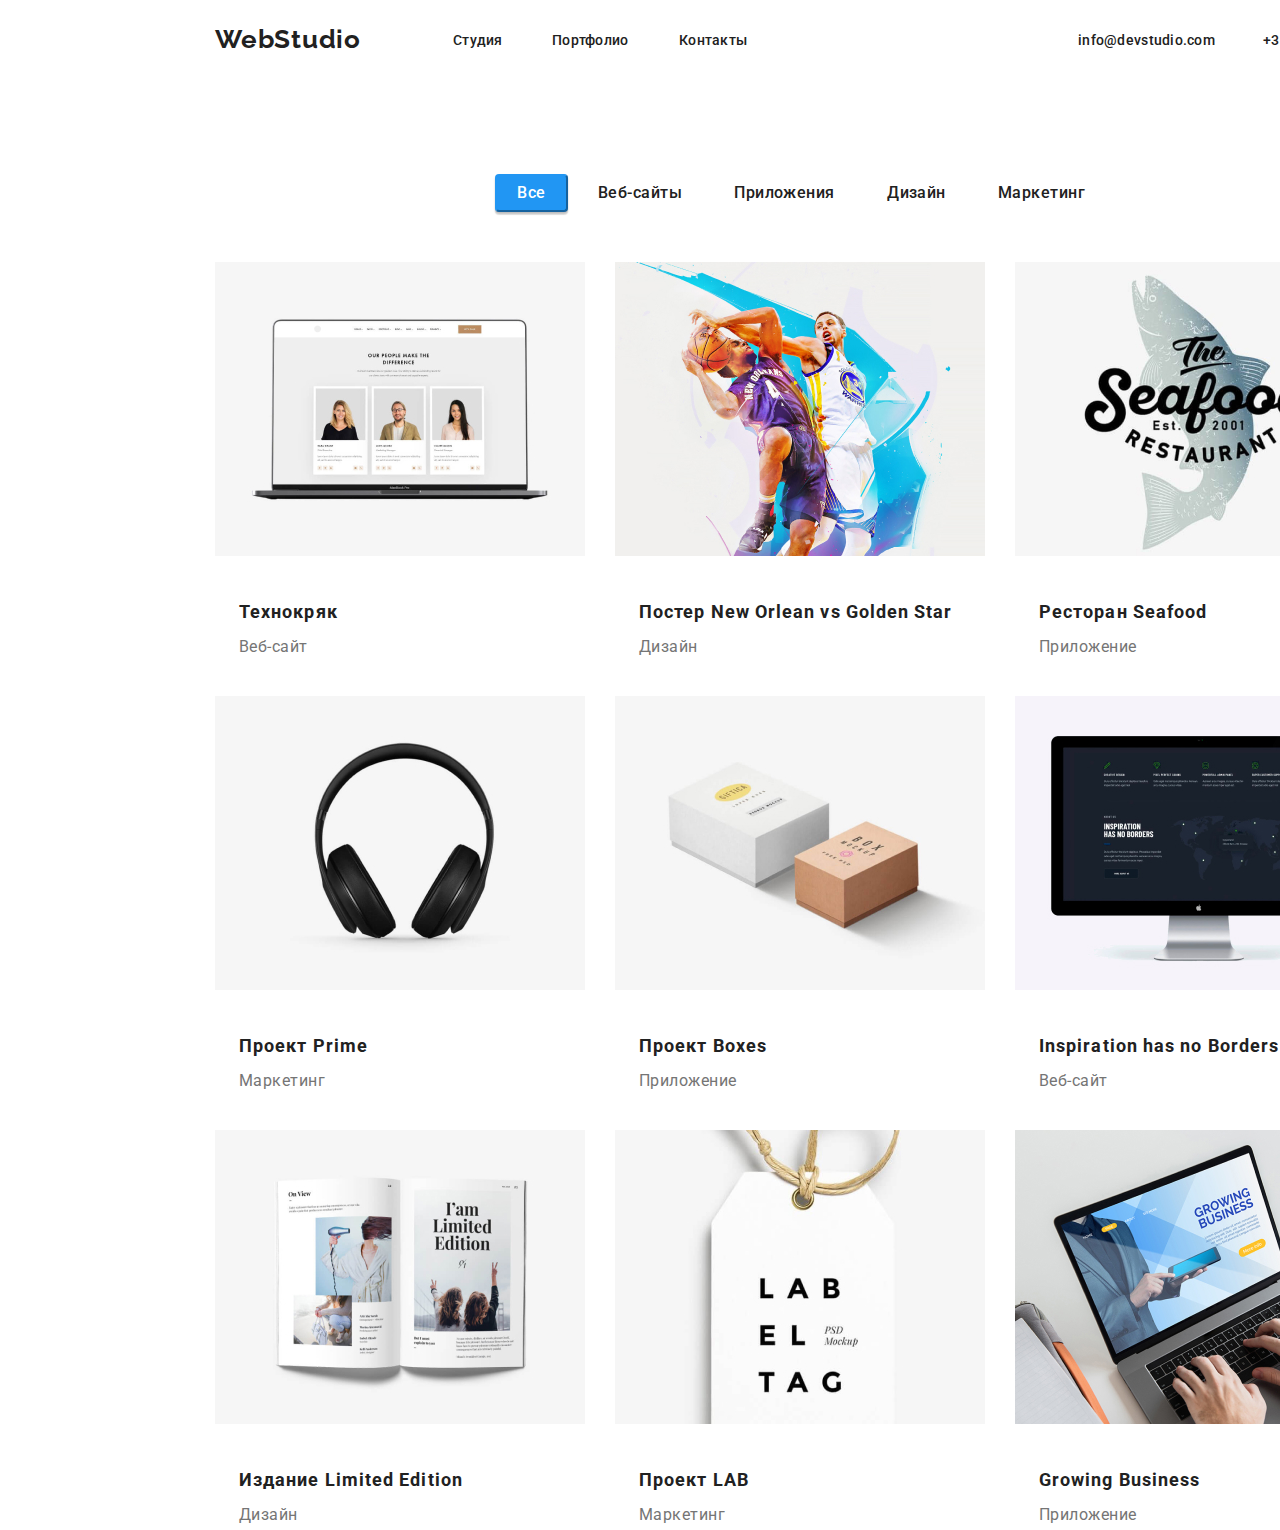
==== portfolio.html @ 6d1dc96d "hw2" ====
<!DOCTYPE html>
<html lang="en">
<head>
    <meta charset="UTF-8">
    <meta http-equiv="X-UA-Compatible" content="IE=edge">
    <meta name="viewport" content="width=device-width, initial-scale=1.0">
    <link rel="stylesheet" href="./css/styles.css">
<link href="https://fonts.googleapis.com/css2?family=Roboto:wght@500&display=swap" rel="stylesheet">
<link href="https://fonts.googleapis.com/css2?family=Raleway:wght@700&display=swap" rel="stylesheet">
<link href="https://fonts.googleapis.com/css2?family=Roboto:wght@400&display=swap" rel="stylesheet">
<link href="https://fonts.googleapis.com/css2?family=Roboto:wght@900&display=swap" rel="stylesheet">
<link href="https://fonts.googleapis.com/css2?family=Roboto:wght@700&display=swap" rel="stylesheet">
    <title>Document</title>
</head>
<body>
    <header>
        <nav>
            <ul class="header-links">
                <li class="li"><a class="studio" href="#studio">WebStudio</a></li>
                <li class="li"><a class="stud" href="#stud">Студия</a></li>
                <li class="li"><a class="portfolio" href="#portfolio">Портфолио</a></li>
                <li class="li"><a class="contacts" href="#contacts">Контакты</a></li>
                
            </ul>
        </nav>
            <ul class="header-links">
                <li class="li"><a class="mail" href="mailto:info@devstudio.com">info@devstudio.com</a></li>
                <li class="li"><a class="phone" href="tel:+380961111111">+38 096 111 11 11</a></li>
            </ul>
            </header>
          <main>
              <section>
              <div class="ul-1">
              <ul>
                  <li class="li"><button class="button-2" type="button">Все</button></li>
                  <li class="li"><a class="site" href="#site">Веб-сайты</a></li>
                  <li class="li"><a class="apps" href="#apps">Приложения</a></li>
                  <li class="li"><a class="design" href="#design">Дизайн</a></li>
                  <li class="li"><a class="pr" href="#pr">Маркетинг</a></li>
              </ul>
            </div>
        </section>
        <section>
            <div>
            <ul class="list-port">
                <li><img class="photo-menu-1" src="./images/image-8.jpg" alt="Ноутбук и реклама">
                    <p class="name-1">Технокряк</p>
                    <p class="about-1">Веб-сайт</p>
                </li>
                <li>
                    <img class="photo-menu-2" src="./images/image-9.jpg" alt="Баскетбол">
                    <p class="name-2">Постер New Orlean vs Golden Star</p>
                    <p class="about-2">Дизайн</p>
                </li>
                <li>
                    <img class="photo-menu-3" src="./images/image-10.jpg" alt="Морская еда">
                    <p class="name-3">Ресторан Seafood</p>
                    <p class="about-3">Приложение</p> 
                </li>
                <li>
                    <img class="photo-menu-4" src="./images/image-11.jpg" alt="Наушники">
                    <p class="name-4">Проект Prime</p>
                    <p class="about-4">Маркетинг</p> 
                </li>
                <li>
                    <img class="photo-menu-5" src="./images/image-12.jpg" alt="Наушники">
                    <p class="name-5">Проект Boxes</p>
                    <p class="about-5">Приложение</p> 
                </li>
                <li>
                    <img class="photo-menu-6" src="./images/image-13.jpg" alt="Наушники">
                    <p class="name-6">Inspiration has no Borders</p>
                    <p class="about-6">Веб-сайт</p> 
                </li>
                <li>
                    <img class="photo-menu-7" src="./images/image-14.jpg" alt="Наушники">
                    <p class="name-7">Издание Limited Edition</p>
                    <p class="about-7">Дизайн</p> 
                </li>
                <li>
                    <img class="photo-menu-8" src="./images/image-15.jpg" alt="Наушники">
                    <p class="name-8">Проект LAB</p>
                    <p class="about-8">Маркетинг</p> 
                </li>
                <li>
                    <img class="photo-menu-9" src="./images/image-16.jpg" alt="Наушники">
                    <p class="name-9">Growing Business</p>
                    <p class="about-9">Приложение</p> 
                </li>
            </ul>
        </div>
        </section>
          </main>
    </header>
</body>
</html>
---- css/styles.css ----
.li{
    list-style-type: none;
}
.header-links .link{
    color: #212121;
    font-weight: 500;
font-size: 14px;
line-height: 16px;
letter-spacing: 0.02em;
position: absolute;
width: 49px;
height: 16px;
left: 453px;
top: 32px;
}
.studio{
    color: #212121;
    position: absolute;
    width: 145px;
    height: 31px;
    left: 215px;
    top: 24px;
    font-family: 'Raleway';
    font-style: normal;
    font-weight: 700;
    font-size: 26px;
    line-height: 31px;
    /* identical to box height */
    
    letter-spacing: 0.03em;
    text-decoration: none;
}
.stud{
    color: #212121;
    font-family: 'Roboto';
font-style: normal;
font-weight: 500;
font-size: 14px;
line-height: 16px;
letter-spacing: 0.02em;
position: absolute;
width: 49px;
height: 16px;
left: 453px;
top: 32px;
text-decoration: none;
}
.portfolio{
    color: #212121;
    font-family: 'Roboto';
font-style: normal;
font-weight: 500;
font-size: 14px;
line-height: 16px;
letter-spacing: 0.02em;
    position: absolute;
    width: 77px;
height: 16px;
left: 552px;
top: 32px;
text-decoration: none;
}
.contacts{
    color: #212121;
    font-family: 'Roboto';
font-style: normal;
font-weight: 500;
font-size: 14px;
line-height: 16px;
letter-spacing: 0.02em;
    position: absolute;
    width: 68px;
    height: 16px;
    left: 679px;
    top: 32px;
    text-decoration: none;
}
.mail{
    color: #212121;
    position: absolute;
width: 135px;
height: 16px;
left: 1078px;
top: 32px;

font-family: 'Roboto';
font-style: normal;
font-weight: 500;
font-size: 14px;
line-height: 16px;
letter-spacing: 0.02em;
    position: absolute;
    width: 135px;
height: 16px;
left: 1078px;
top: 32px;
text-decoration: none;
}
.phone{
    color: #212121;
    font-family: 'Roboto';
font-style: normal;
font-weight: 500;
font-size: 14px;
line-height: 16px;
letter-spacing: 0.02em;
    position: absolute;
    width: 122px;
height: 16px;
left: 1263px;
top: 32px;
text-decoration: none;
}
.header-links .portfolio:hover{
    color: #2196F3;
}
.header-links .contacts:hover{
    color: #2196F3;
}
.header-links .stud:hover{
    color: #2196F3;
}
.header-links .studio:hover{
    color: #2196F3;
}
    
    .header-links .link:hover{
        color: #2196F3;
    }
.header-links .mail:hover{
    color: #2196F3;
}
.header-links .phone:hover{
    color: #2196F3;
}
.title{
    position: absolute;
    width: 1600px;
    height: 600px;
    left: 0px;
    top: 80px;
    
    background: #2F303A;
}
.effective{
    position: absolute;
width: 696px;
height: 120px;
left: 452px;
top: 280px;
font-family: 'Roboto';
font-style: normal;
font-weight: 900;
font-size: 44px;
line-height: 60px;
text-align: center;
letter-spacing: 0.06em;
text-transform: uppercase;

color: #FFFFFF;
}
.main-title-1{
    position: absolute;
    width: 270px;
    height: 16px;
    left: 215px;
    top: 774px;
    font-family: 'Roboto';
    font-style: normal;
    font-weight: 700;
    font-size: 14px;
    line-height: 16px;
    letter-spacing: 0.03em;
    text-transform: uppercase;
    color: #212121;
}
.main-title-2{
    position: absolute;
    width: 270px;
height: 16px;
left: 515px;
top: 774px;
    
    font-family: 'Roboto';
    font-style: normal;
    font-weight: 700;
    font-size: 14px;
    line-height: 16px;
    letter-spacing: 0.03em;
    text-transform: uppercase;
    
    color: #212121;
     
}
.main-title-3{
    position: absolute;
    width: 270px;
height: 16px;
left: 815px;
top: 774px;
    
    font-family: 'Roboto';
    font-style: normal;
    font-weight: 700;
    font-size: 14px;
    line-height: 16px;
    letter-spacing: 0.03em;
    text-transform: uppercase;
    
    color: #212121;
     
}
.main-title-4{
    position: absolute;
    width: 270px;
height: 16px;
left: 1115px;
top: 774px;
    
    font-family: 'Roboto';
    font-style: normal;
    font-weight: 700;
    font-size: 14px;
    line-height: 16px;
    letter-spacing: 0.03em;
    text-transform: uppercase;
    
    color: #212121;
     
}
.titles {
    list-style-type: none;
}
.head-title-1{
    position: absolute;
width: 376px;
height: 42px;
left: 612px;
top: 969px;

font-family: 'Roboto';
font-style: normal;
font-weight: 700;
font-size: 36px;
line-height: 42px;
text-align: center;
letter-spacing: 0.03em;
white-space: nowrap;
color: #212121;
}

.photo-1{
    position: absolute;
    width: 370px;
    height: 294px;
    left: 215px;
    top: 1061px;
    mix-blend-mode: normal;
}
.photo-2{
    position: absolute;
    width: 370px;
height: 294px;
left: 615px;
top: 1061px;
}
.photo-3{
    position: absolute;
    width: 370px;
    height: 294px;
    left: 1015px;
    top: 1061px;
}
.main-text-1{
    position: absolute;
    width: 270px;
    height: 75px;
    left: 215px;
    top: 800px;
    
    font-family: 'Roboto';
    font-style: normal;
    font-weight: 400;
    font-size: 14px;
    line-height: 24px;
    
    letter-spacing: 0.03em;
    
    color: #757575;
}
.main-text-2{
    position: absolute;
    width: 270px;
    height: 75px;
    left: 515px;
    top: 800px;
    
    font-family: 'Roboto';
    font-style: normal;
    font-weight: 400;
    font-size: 14px;
    line-height: 24px;
    
    
    letter-spacing: 0.03em;
    
    color: #757575;
}
.main-text-3{
    position: absolute;
    width: 270px;
    height: 75px;
    left: 815px;
    top: 800px;
    
    font-family: 'Roboto';
    font-style: normal;
    font-weight: 400;
    font-size: 14px;
    line-height: 24px;
    
    
    letter-spacing: 0.03em;
    
    color: #757575;
}
.main-text-4{
    position: absolute;
    width: 270px;
    height: 75px;
    left: 1115px;
    top: 800px;
    
    font-family: 'Roboto';
    font-style: normal;
    font-weight: 400;
    font-size: 14px;
    line-height: 24px;
    
    letter-spacing: 0.03em;
    
    color: #757575;
}
.li-2 {
    list-style-type: none;
}
.titles{
    list-style-type: none; 
}
.people{
    list-style-type: none;
}
.person-1{
    position: absolute;
    width: 151px;
    height: 19px;
    left: 275px;
    top: 1925px;
    
    font-family: 'Roboto';
    font-style: normal;
    font-weight: 500;
    font-size: 16px;
    line-height: 19px;
    /* identical to box height */
    
    text-align: center;
    letter-spacing: 0.03em;
    
    color: #212121;
}
.person-2{
    position: absolute;
    width: 109px;
    height: 19px;
    left: 596px;
    top: 1925px;
    
    font-family: 'Roboto';
    font-style: normal;
    font-weight: 500;
    font-size: 16px;
    line-height: 19px;
    /* identical to box height */
    
    text-align: center;
    letter-spacing: 0.03em;
    
    color: #212121;
}
.person-3{
    position: absolute;
    width: 137px;
    height: 19px;
    left: 882px;
    top: 1925px;
    
    font-family: 'Roboto';
    font-style: normal;
    font-weight: 500;
    font-size: 16px;
    line-height: 19px;
    /* identical to box height */
    
    text-align: center;
    letter-spacing: 0.03em;
}
.person-4{
    position: absolute;
    width: 134px;
    height: 19px;
    left: 1183px;
    top: 1925px;
    
    font-family: 'Roboto';
    font-style: normal;
    font-weight: 500;
    font-size: 16px;
    line-height: 19px;
    /* identical to box height */
    
    text-align: center;
    letter-spacing: 0.03em;
    
    color: #212121;
}
.photo-1{
    list-style-type: none;
}
.photo-2{
    list-style-type: none;
}
.photo-3{
    list-style-type: none;
}
.main-text-1{
    list-style-type: none;
}

.main-text-2{
    list-style-type: none;
}
.main-text-3{
    list-style-type: none;
}
.main-text-4{
    list-style-type: none;
}
.proff-1{
    position: absolute;
    width: 130px;
    height: 19px;
    left: 285px;
    top: 1954px;
    
    font-family: 'Roboto';
    font-style: normal;
    font-weight: 400;
    font-size: 16px;
    line-height: 19px;
    /* identical to box height */
    
    text-align: center;
    letter-spacing: 0.03em;
    margin-top: 25px;
    color: #757575;
}
.proff-2{
    position: absolute;
    width: 147px;
    height: 19px;
    left: 577px;
    top: 1954px;
    
    font-family: 'Roboto';
    font-style: normal;
    font-weight: 400;
    font-size: 16px;
    line-height: 19px;
    /* identical to box height */
    
    text-align: center;
    letter-spacing: 0.03em;
    margin-top: 25px;
    color: #757575;
}
.proff-3{
    position: absolute;
    width: 76px;
    height: 19px;
    left: 912px;
    top: 1954px;
    
    font-family: 'Roboto';
    font-style: normal;
    font-weight: 400;
    font-size: 16px;
    line-height: 19px;
    /* identical to box height */
    
    text-align: center;
    letter-spacing: 0.03em;
    margin-top: 25px;
    color: #757575;
}
.proff-4{
    position: absolute;
    width: 87px;
    height: 19px;
    left: 1207px;
    top: 1954px;
    
    font-family: 'Roboto';
    font-style: normal;
    font-weight: 400;
    font-size: 16px;
    line-height: 19px;
    /* identical to box height */
    
    text-align: center;
    letter-spacing: 0.03em;
    margin-top: 25px;
    color: #757575;
}
.photo-pers-1{
    border-radius: 0px;
    position: absolute;
width: 270px;
height: 260px;
left: 215px;
top: 1635px;
}
.photo-pers-2{
    border-radius: 0px;
    position: absolute;
width: 270px;
height: 260px;
left: 515px;
top: 1635px;
}
.photo-pers-3{
    border-radius: 0px;
    position: absolute;
    width: 270px;
    height: 260px;
    left: 815px;
    top: 1635px;
}
.photo-pers-4{
    border-radius: 0px;
    position: absolute;
    width: 270px;
    height: 260px;
    left: 1115px;
    top: 1635px;

}
.team{
    position: absolute;
width: 264px;
height: 42px;
left: 668px;
top: 1543px;

font-family: 'Roboto';
font-style: normal;
font-weight: 700;
font-size: 36px;
line-height: 42px;
text-align: center;
letter-spacing: 0.03em;
white-space: nowrap;

color: #212121;
}



.phone-1{
    list-style-type: none;
    text-decoration: none;
}
.studio-1{
    list-style-type: none;
    text-decoration: none;
}
.link{
    list-style-type: none;
    text-decoration: none;
}
.adress-1{
    list-style-type: none;
    text-decoration: none;
}
.button-2{
    position: absolute;
width: 29px;
height: 26px;
left: 517px;
top: 180px;

font-family: 'Roboto';
font-style: normal;
font-weight: 500;
font-size: 16px;
line-height: 26px;
/* identical to box height, or 162% */

text-align: center;
letter-spacing: 0.03em;

color: #FFFFFF;
position: absolute;
width: 73px;
height: 38px;
left: 495px;
top: 174px;
border-color: #2196F3;
background: #2196F3;
/* shadow-middle */

box-shadow: 0px 3px 1px rgba(0, 0, 0, 0.1), 0px 1px 2px rgba(0, 0, 0, 0.08), 0px 2px 2px rgba(0, 0, 0, 0.12);
border-radius: 4px;
}
.site{
    position: absolute;
width: 84px;
height: 26px;
left: 598px;
top: 180px;

font-family: 'Roboto';
font-style: normal;
font-weight: 500;
font-size: 16px;
line-height: 26px;
/* identical to box height, or 162% */
text-decoration: none;
text-align: center;
letter-spacing: 0.03em;
white-space: nowrap;
color: #212121;
}
.button-1{


    position: absolute;
    width: 200px;
    height: 50px;
    left: 700px;
    top: 430px;
    border-color: #2196F3;
    background: #2196F3;
    box-shadow: 0px 4px 4px rgba(0, 0, 0, 0.15);
    border-radius: 4px;

    position: absolute;
    width: 136px;
    height: 30px;
    left: 732px;
    top: 440px;
    
    font-family: 'Roboto';
    font-style: normal;
    font-weight: 700;
    font-size: 14px;
    line-height: 30px;
    /* identical to box height, or 188% */
    
    display: flex;
    align-items: center;
    text-align: center;
    letter-spacing: 0.06em;
    
    color: #FFFFFF;
    white-space: nowrap;
}
.apps{
    position: absolute;
width: 101px;
height: 26px;
left: 734px;
top: 180px;

font-family: 'Roboto';
font-style: normal;
font-weight: 500;
font-size: 16px;
line-height: 26px;
/* identical to box height, or 162% */

text-align: center;
letter-spacing: 0.03em;

color: #212121;
text-decoration: none;
}
.design{
    position: absolute;
width: 59px;
height: 26px;
left: 887px;
top: 180px;

font-family: 'Roboto';
font-style: normal;
font-weight: 500;
font-size: 16px;
line-height: 26px;
/* identical to box height, or 162% */

text-align: center;
letter-spacing: 0.03em;

color: #212121;
text-decoration: none;
}
.pr{
    position: absolute;
width: 86px;
height: 26px;
left: 998px;
top: 180px;

font-family: 'Roboto';
font-style: normal;
font-weight: 500;
font-size: 16px;
line-height: 26px;
/* identical to box height, or 162% */

text-align: center;
letter-spacing: 0.03em;
text-decoration: none;
color: #212121;
}
.photo-menu-1{
    position: absolute;
width: 370px;
height: 294px;
left: 215px;
top: 262px;
}

.photo-menu-2{
    position: absolute;
    width: 370px;
    height: 294px;
    left: 615px;
    top: 262px;
}
.photo-menu-3{
    position: absolute;
    width: 370px;
    height: 294px;
    left: 1015px;
    top: 262px;
}
.photo-menu-4{
    position: absolute;
    width: 370px;
    height: 294px;
    left: 215px;
    top: 696px;
    
}
.photo-menu-5{
    position: absolute;
    width: 370px;
    height: 294px;
    left: 615px;
    top: 696px;
}
.photo-menu-6{
    position: absolute;
    width: 370px;
    height: 294px;
    left: 1015px;
    top: 696px;
}
.photo-menu-7{
    position: absolute;
    width: 370px;
    height: 294px;
    left: 215px;
    top: 1130px;
    
}
.photo-menu-8{
    position: absolute;
    width: 370px;
    height: 294px;
    left: 615px;
    top: 1130px;
}
.photo-menu-9{
    position: absolute;
width: 370px;
height: 294px;
left: 1015px;
top: 1130px;
}
.name-1{
    position: absolute;
width: 322px;
height: 36px;
left: 239px;
top: 576px;

font-family: 'Roboto';
font-style: normal;
font-weight: 700;
font-size: 18px;
line-height: 36px;
/* identical to box height, or 200% */

letter-spacing: 0.06em;

color: #212121;
}
.name-2{
    position: absolute;
    width: 322px;
    height: 36px;
    left: 639px;
    top: 576px;
    
    font-family: 'Roboto';
    font-style: normal;
    font-weight: 700;
    font-size: 18px;
    line-height: 36px;
    /* identical to box height, or 200% */
    
    letter-spacing: 0.06em;
    
    color: #212121;
}
.name-3{
    position: absolute;
    width: 322px;
    height: 36px;
    left: 1039px;
    top: 576px;

font-family: 'Roboto';
font-style: normal;
font-weight: 700;
font-size: 18px;
line-height: 36px;
/* identical to box height, or 200% */

letter-spacing: 0.06em;

color: #212121;
}
.name-4{
    position: absolute;
    width: 322px;
    height: 36px;
    left: 239px;
    top: 1010px;

font-family: 'Roboto';
font-style: normal;
font-weight: 700;
font-size: 18px;
line-height: 36px;
/* identical to box height, or 200% */

letter-spacing: 0.06em;

color: #212121;
}
.name-5{
    position: absolute;
    width: 322px;
    height: 36px;
    left: 639px;
    top: 1010px;

font-family: 'Roboto';
font-style: normal;
font-weight: 700;
font-size: 18px;
line-height: 36px;
/* identical to box height, or 200% */

letter-spacing: 0.06em;

color: #212121;
}
.name-6{
    position: absolute;
    width: 322px;
    height: 36px;
    left: 1039px;
    top: 1010px;

font-family: 'Roboto';
font-style: normal;
font-weight: 700;
font-size: 18px;
line-height: 36px;
/* identical to box height, or 200% */

letter-spacing: 0.06em;

color: #212121;
}
.name-7{
    position: absolute;
    width: 322px;
    height: 36px;
    left: 239px;
    top: 1444px;
font-family: 'Roboto';
font-style: normal;
font-weight: 700;
font-size: 18px;
line-height: 36px;
/* identical to box height, or 200% */

letter-spacing: 0.06em;

color: #212121;
}
.name-8{
    position: absolute;
    width: 322px;
    height: 36px;
    left: 639px;
    top: 1444px;

font-family: 'Roboto';
font-style: normal;
font-weight: 700;
font-size: 18px;
line-height: 36px;
/* identical to box height, or 200% */

letter-spacing: 0.06em;

color: #212121;
}
.name-9{
    position: absolute;
    width: 322px;
    height: 36px;
    left: 1039px;
    top: 1444px;
font-family: 'Roboto';
font-style: normal;
font-weight: 700;
font-size: 18px;
line-height: 36px;
/* identical to box height, or 200% */

letter-spacing: 0.06em;

color: #212121;
}
.about-1{
    position: absolute;
    width: 322px;
    height: 30px;
    left: 239px;
    top: 616px;

font-family: 'Roboto';
font-style: normal;
font-weight: 400;
font-size: 16px;
line-height: 30px;
/* identical to box height, or 188% */

letter-spacing: 0.03em;

color: #757575;
}
.about-2{
    position: absolute;
    width: 322px;
    height: 30px;
    left: 639px;
    top: 616px;

font-family: 'Roboto';
font-style: normal;
font-weight: 400;
font-size: 16px;
line-height: 30px;
/* identical to box height, or 188% */

letter-spacing: 0.03em;

color: #757575;
}
.about-3{
    position: absolute;
    width: 322px;
    height: 30px;
    left: 1039px;
    top: 616px;

font-family: 'Roboto';
font-style: normal;
font-weight: 400;
font-size: 16px;
line-height: 30px;
/* identical to box height, or 188% */

letter-spacing: 0.03em;

color: #757575;
}
.about-4{
    position: absolute;
    width: 322px;
    height: 30px;
    left: 239px;
    top: 1050px;

font-family: 'Roboto';
font-style: normal;
font-weight: 400;
font-size: 16px;
line-height: 30px;
/* identical to box height, or 188% */

letter-spacing: 0.03em;

color: #757575;
}
.about-5{
    position: absolute;
    width: 322px;
    height: 30px;
    left: 639px;
    top: 1050px;

font-family: 'Roboto';
font-style: normal;
font-weight: 400;
font-size: 16px;
line-height: 30px;
/* identical to box height, or 188% */

letter-spacing: 0.03em;

color: #757575;
}
.about-6{
    position: absolute;
    width: 322px;
    height: 30px;
    left: 1039px;
    top: 1050px;

font-family: 'Roboto';
font-style: normal;
font-weight: 400;
font-size: 16px;
line-height: 30px;
/* identical to box height, or 188% */

letter-spacing: 0.03em;

color: #757575;
}
.about-7{
    position: absolute;
    width: 322px;
    height: 30px;
    left: 239px;
    top: 1484px;
    

font-family: 'Roboto';
font-style: normal;
font-weight: 400;
font-size: 16px;
line-height: 30px;
/* identical to box height, or 188% */

letter-spacing: 0.03em;

color: #757575;
}
.about-8{
    position: absolute;
    width: 322px;
    height: 30px;
    left: 639px;
    top: 1484px;
    

font-family: 'Roboto';
font-style: normal;
font-weight: 400;
font-size: 16px;
line-height: 30px;
/* identical to box height, or 188% */

letter-spacing: 0.03em;

color: #757575;
}
.about-9{
    position: absolute;
    width: 322px;
    height: 30px;
    left: 1039px;
    top: 1484px;

font-family: 'Roboto';
font-style: normal;
font-weight: 400;
font-size: 16px;
line-height: 30px;
/* identical to box height, or 188% */

letter-spacing: 0.03em;

color: #757575;
}
.list-port{
    list-style-type: none;
}

.studio-1{
    position: absolute;
    width: 145px;
    height: 31px;
    left: 215px;
    top: 2157px;
    
    font-family: 'Raleway';
    font-style: normal;
    font-weight: 700;
    font-size: 26px;
    line-height: 31px;
    /* identical to box height */
    
    letter-spacing: 0.03em;
    
    color: #2196F3;
    text-decoration: none;
    list-style-type: none;
}
.adress-1{
    position: absolute;
    width: 231px;
    height: 21px;
    left: 215px;
    top: 2208px;
    
    font-family: 'Roboto';
    font-style: normal;
    font-weight: 400;
    font-size: 14px;
    line-height: 24px;
    /* or 171% */
    
    letter-spacing: 0.03em;
    
    color: #FFFFFF;
text-decoration: none;
}
.link{
    position: absolute;
    width: 231px;
    height: 21px;
    left: 215px;
    top: 2238px;
    
    font-family: 'Roboto';
    font-style: normal;
    font-weight: 400;
    font-size: 14px;
    line-height: 24px;
    /* or 171% */
    
    letter-spacing: 0.03em;
    
    color: rgba(255, 255, 255, 0.6);
    
text-decoration: none;

color: rgba(255, 255, 255, 0.6);

}
.phone-1{

    
    font-family: 'Roboto';
    font-style: normal;
    font-weight: 400;
    font-size: 14px;
    line-height: 24px;
    /* or 171% */
    
    letter-spacing: 0.03em;
    
    color: rgba(255, 255, 255, 0.6);
    position: absolute;
    width: 231px;
    height: 21px;
    left: 215px;
    top: 2268px;
text-decoration: none;
}
.foot-link{
    position: absolute;
width: 1600px;
height: 252px;
left: 0px;
top: 2097px;

background: #2F303A;
}
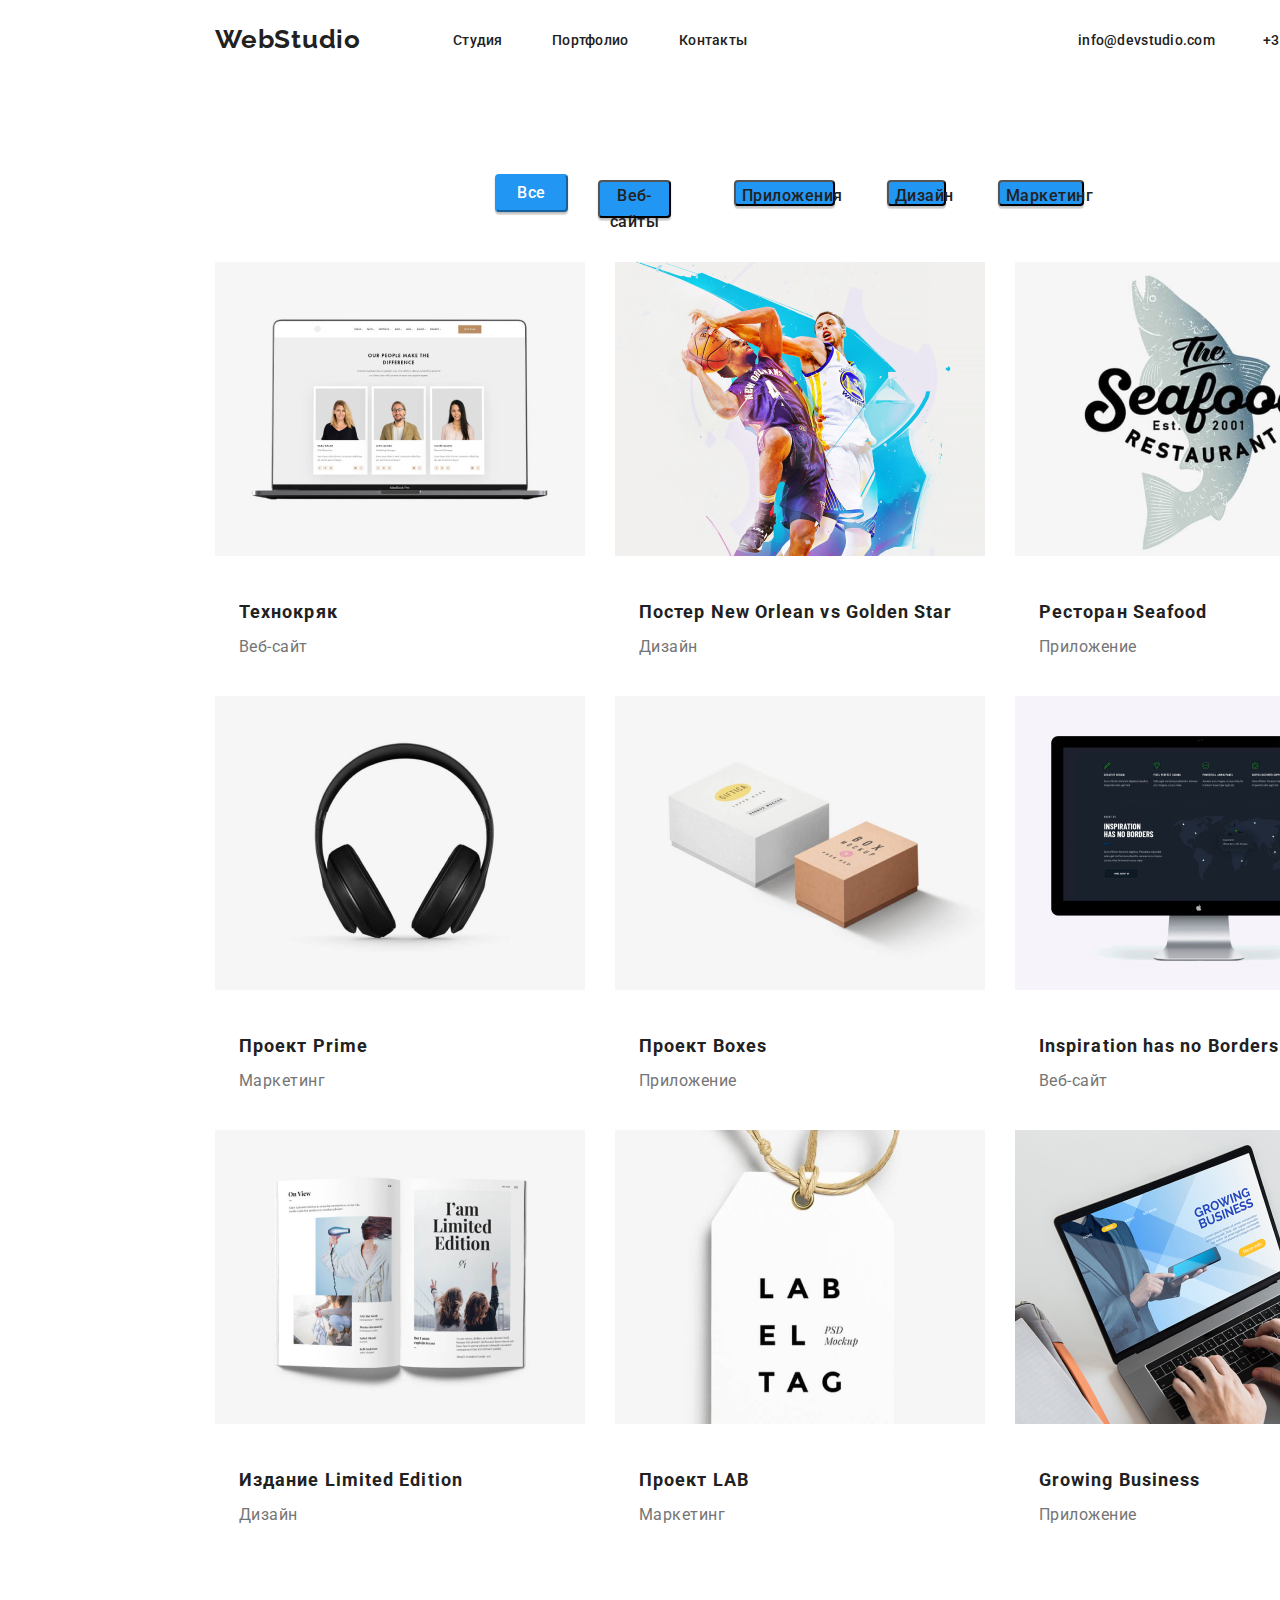
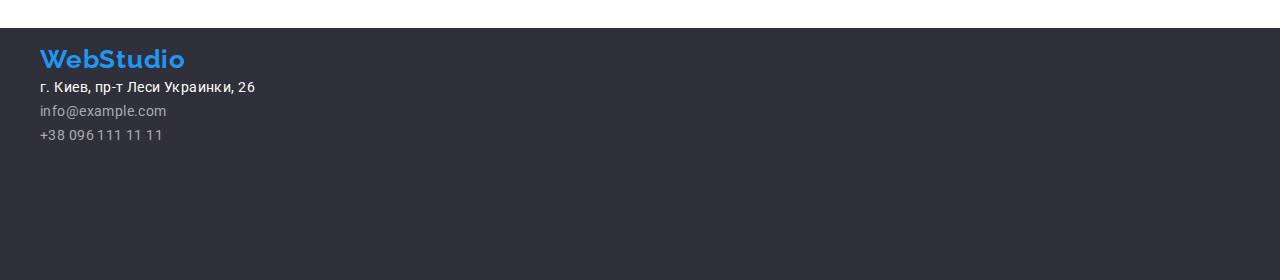
==== commit 761b7942: "hw2" ====
--- a/portfolio.html
+++ b/portfolio.html
@@ -33,10 +33,10 @@
               <div class="ul-1">
               <ul>
                   <li class="li"><button class="button-2" type="button">Все</button></li>
-                  <li class="li"><a class="site" href="#site">Веб-сайты</a></li>
-                  <li class="li"><a class="apps" href="#apps">Приложения</a></li>
-                  <li class="li"><a class="design" href="#design">Дизайн</a></li>
-                  <li class="li"><a class="pr" href="#pr">Маркетинг</a></li>
+                  <li class="li"><button class="button-3" type="button">Веб-сайты</a></li>
+                  <li class="li"><button class="button-4" type="button">Приложения</a></li>
+                  <li class="li"><button class="button-5" type="button">Дизайн</a></li>
+                  <li class="li"><button class="button-6" type="button">Маркетинг</a></li>
               </ul>
             </div>
         </section>
@@ -90,6 +90,22 @@
             </ul>
         </div>
         </section>
+        <section>
+            <footer>
+                <div class="foot-link-1">
+                <address >
+                    <ul>
+                      <li class="li"><a class="studio-1" href="#studio">WebStudio</a></li>
+                      <li class="li"><a class="adress-1" href="https://bit.ly/3pXMvUd" target="_blank" rel="noopener noreferrer">г. Киев, пр-т
+                          Леси Украинки, 26</a></li>
+                      <li class="li"><a class="link" href="mailto:info@devstudio.com">info@example.com</a></li>
+                      <li class="li"><a class="phone-1" href="tel:+380961111111">+38 096 111 11 11</a></li>
+                    </ul>
+                
+                  </address>
+                </div>
+              </footer> 
+        </section>
           </main>
     </header>
 </body>
--- a/css/styles.css
+++ b/css/styles.css
@@ -1129,7 +1129,7 @@
 }
 
 .studio-1{
-    position: absolute;
+    position: unset;
     width: 145px;
     height: 31px;
     left: 215px;
@@ -1148,12 +1148,44 @@
     text-decoration: none;
     list-style-type: none;
 }
+.studio-1:hover{
+    color: #2196F3;
+}
+.adress-1:hover{
+    color: #2196F3;
+}
+.link:hover{
+    color: #2196F3;
+}
+.phone-1:hover{
+    color: #2196F3;
+}
 .adress-1{
-    position: absolute;
+    position: unset;
+width: 231px;
+height: 21px;
+left: 215px;
+top: 2208px;
+
+font-family: 'Roboto';
+font-style: normal;
+font-weight: 400;
+font-size: 14px;
+line-height: 24px;
+/* or 171% */
+
+letter-spacing: 0.03em;
+
+color: #FFFFFF;
+text-decoration: none;
+
+}
+.link{
+    position: unset;
     width: 231px;
     height: 21px;
     left: 215px;
-    top: 2208px;
+    top: 2238px;
     
     font-family: 'Roboto';
     font-style: normal;
@@ -1164,15 +1196,15 @@
     
     letter-spacing: 0.03em;
     
-    color: #FFFFFF;
+    color: rgba(255, 255, 255, 0.6);
+    
 text-decoration: none;
-}
-.link{
-    position: absolute;
-    width: 231px;
-    height: 21px;
-    left: 215px;
-    top: 2238px;
+
+color: rgba(255, 255, 255, 0.6);
+
+}
+.phone-1{
+
     
     font-family: 'Roboto';
     font-style: normal;
@@ -1184,26 +1216,7 @@
     letter-spacing: 0.03em;
     
     color: rgba(255, 255, 255, 0.6);
-    
-text-decoration: none;
-
-color: rgba(255, 255, 255, 0.6);
-
-}
-.phone-1{
-
-    
-    font-family: 'Roboto';
-    font-style: normal;
-    font-weight: 400;
-    font-size: 14px;
-    line-height: 24px;
-    /* or 171% */
-    
-    letter-spacing: 0.03em;
-    
-    color: rgba(255, 255, 255, 0.6);
-    position: absolute;
+    position: unset;
     width: 231px;
     height: 21px;
     left: 215px;
@@ -1212,10 +1225,115 @@
 }
 .foot-link{
     position: absolute;
-width: 1600px;
-height: 252px;
-left: 0px;
-top: 2097px;
-
-background: #2F303A;
+    width: 1600px;
+    height: 252px;
+    left: 0px;
+    top: 2097px;
+    background: #2F303A;
+}
+.foot-link-1{
+    position: absolute;
+    width: 1600px;
+    height: 252px;
+    left: 0px;
+    top: 1628px;
+    
+    background: #2F303A;
+}
+.button-3{
+    position: absolute;
+    width: 84px;
+    height: 26px;
+    left: 598px;
+    top: 180px;
+    
+    font-family: 'Roboto';
+    font-style: normal;
+    font-weight: 500;
+    font-size: 16px;
+    line-height: 26px;
+    /* identical to box height, or 162% */
+    
+    text-align: center;
+    letter-spacing: 0.03em;
+    
+    color: #212121;
+    background: #2196F3;
+/* shadow-middle */
+width: 73px;
+height: 38px;
+box-shadow: 0px 3px 1px rgba(0, 0, 0, 0.1), 0px 1px 2px rgba(0, 0, 0, 0.08), 0px 2px 2px rgba(0, 0, 0, 0.12);
+border-radius: 4px;
+}
+.button-4{
+    position: absolute;
+    width: 101px;
+    height: 26px;
+    left: 734px;
+    top: 180px;
+    
+    font-family: 'Roboto';
+    font-style: normal;
+    font-weight: 500;
+    font-size: 16px;
+    line-height: 26px;
+    /* identical to box height, or 162% */
+    
+    text-align: center;
+    letter-spacing: 0.03em;
+    
+    color: #212121;
+    background: #2196F3;
+/* shadow-middle */
+
+box-shadow: 0px 3px 1px rgba(0, 0, 0, 0.1), 0px 1px 2px rgba(0, 0, 0, 0.08), 0px 2px 2px rgba(0, 0, 0, 0.12);
+border-radius: 4px;
+}
+.button-5{
+    position: absolute;
+    width: 59px;
+    height: 26px;
+    left: 887px;
+    top: 180px;
+    
+    font-family: 'Roboto';
+    font-style: normal;
+    font-weight: 500;
+    font-size: 16px;
+    line-height: 26px;
+    /* identical to box height, or 162% */
+    
+    text-align: center;
+    letter-spacing: 0.03em;
+    
+    color: #212121;
+    background: #2196F3;
+/* shadow-middle */
+
+box-shadow: 0px 3px 1px rgba(0, 0, 0, 0.1), 0px 1px 2px rgba(0, 0, 0, 0.08), 0px 2px 2px rgba(0, 0, 0, 0.12);
+border-radius: 4px;
+}
+.button-6{
+    position: absolute;
+    width: 86px;
+    height: 26px;
+    left: 998px;
+    top: 180px;
+    
+    font-family: 'Roboto';
+    font-style: normal;
+    font-weight: 500;
+    font-size: 16px;
+    line-height: 26px;
+    /* identical to box height, or 162% */
+    
+    text-align: center;
+    letter-spacing: 0.03em;
+    
+    color: #212121;
+    background: #2196F3;
+/* shadow-middle */
+
+box-shadow: 0px 3px 1px rgba(0, 0, 0, 0.1), 0px 1px 2px rgba(0, 0, 0, 0.08), 0px 2px 2px rgba(0, 0, 0, 0.12);
+border-radius: 4px;
 }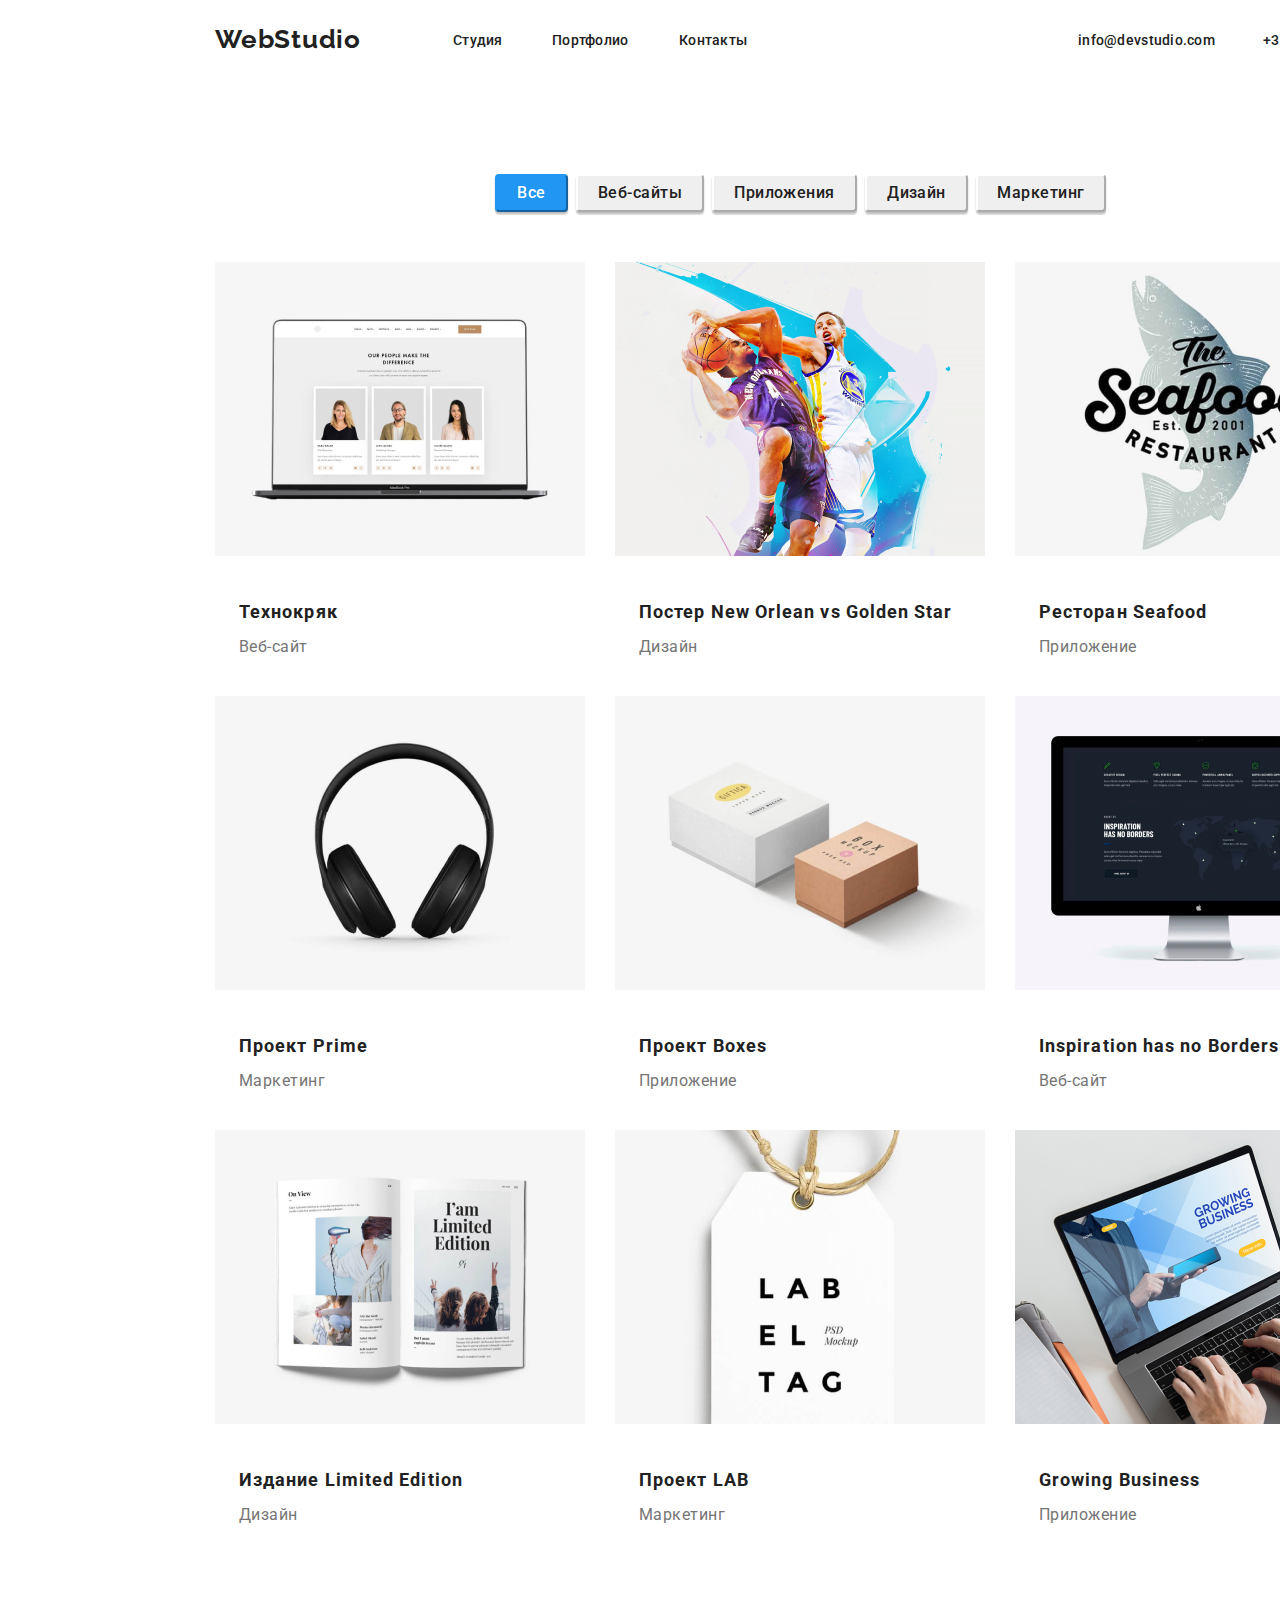
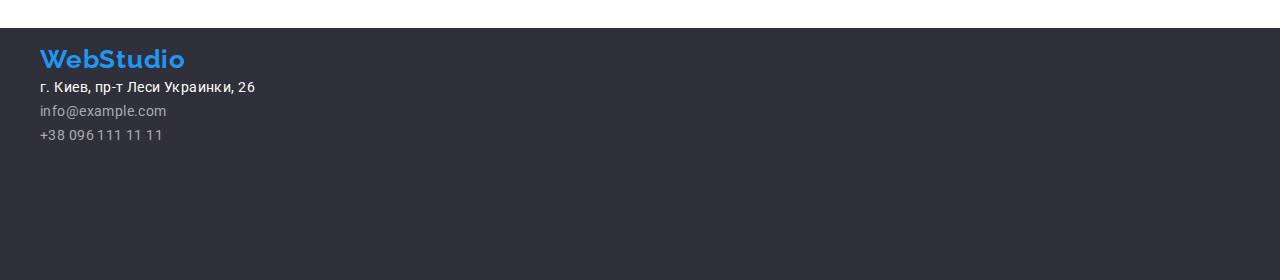
==== commit df8ef8de: "hw2" ====
--- a/portfolio.html
+++ b/portfolio.html
@@ -17,7 +17,7 @@
         <nav>
             <ul class="header-links">
                 <li class="li"><a class="studio" href="#studio">WebStudio</a></li>
-                <li class="li"><a class="stud" href="#stud">Студия</a></li>
+                <li class="li"><a class="stud" href="/index.html">Студия</a></li>
                 <li class="li"><a class="portfolio" href="#portfolio">Портфолио</a></li>
                 <li class="li"><a class="contacts" href="#contacts">Контакты</a></li>
                 
--- a/css/styles.css
+++ b/css/styles.css
@@ -1127,14 +1127,22 @@
 .list-port{
     list-style-type: none;
 }
+.foot-link{
+    position: absolute;
+    width: 1600px;
+    height: 252px;
+    left: 0px;
+    top: 2097px;
+    background: #2F303A;
+}
 
 .studio-1{
-    position: unset;
-    width: 145px;
-    height: 31px;
-    left: 215px;
-    top: 2157px;
-    
+    
+width: 145px;
+height: 31px;
+left: 215px;
+top: 2157px;
+    margin-bottom: 20px;
     font-family: 'Raleway';
     font-style: normal;
     font-weight: 700;
@@ -1161,7 +1169,7 @@
     color: #2196F3;
 }
 .adress-1{
-    position: unset;
+    margin-top: 20px;
 width: 231px;
 height: 21px;
 left: 215px;
@@ -1181,6 +1189,7 @@
 
 }
 .link{
+    margin-top: 9px;
     position: unset;
     width: 231px;
     height: 21px;
@@ -1216,21 +1225,14 @@
     letter-spacing: 0.03em;
     
     color: rgba(255, 255, 255, 0.6);
-    position: unset;
+    
     width: 231px;
     height: 21px;
     left: 215px;
     top: 2268px;
 text-decoration: none;
 }
-.foot-link{
-    position: absolute;
-    width: 1600px;
-    height: 252px;
-    left: 0px;
-    top: 2097px;
-    background: #2F303A;
-}
+
 .foot-link-1{
     position: absolute;
     width: 1600px;
@@ -1241,10 +1243,41 @@
     background: #2F303A;
 }
 .button-3{
-    position: absolute;
-    width: 84px;
+ 
+position: absolute;
+width: 84px;
+height: 26px;
+left: 598px;
+top: 180px;
+
+font-family: 'Roboto';
+font-style: normal;
+font-weight: 500;
+font-size: 16px;
+line-height: 26px;
+/* identical to box height, or 162% */
+
+text-align: center;
+letter-spacing: 0.03em;
+
+color: #212121;
+position: absolute;
+width: 128px;
+height: 38px;
+left: 576px;
+top: 174px;
+border-color: #FFFFFF;
+
+/* shadow-middle */
+
+box-shadow: 0px 3px 1px rgba(0, 0, 0, 0.1), 0px 1px 2px rgba(0, 0, 0, 0.08), 0px 2px 2px rgba(0, 0, 0, 0.12);
+border-radius: 4px;
+}
+.button-4{
+    position: absolute;
+    width: 101px;
     height: 26px;
-    left: 598px;
+    left: 734px;
     top: 180px;
     
     font-family: 'Roboto';
@@ -1258,19 +1291,25 @@
     letter-spacing: 0.03em;
     
     color: #212121;
-    background: #2196F3;
-/* shadow-middle */
-width: 73px;
-height: 38px;
-box-shadow: 0px 3px 1px rgba(0, 0, 0, 0.1), 0px 1px 2px rgba(0, 0, 0, 0.08), 0px 2px 2px rgba(0, 0, 0, 0.12);
-border-radius: 4px;
-}
-.button-4{
-    position: absolute;
-    width: 101px;
+    position: absolute;
+    width: 145px;
+    height: 38px;
+    left: 712px;
+    top: 174px;
+    border-color: #FFFFFF;
+    
+    /* shadow-middle */
+    
+    box-shadow: 0px 3px 1px rgba(0, 0, 0, 0.1), 0px 1px 2px rgba(0, 0, 0, 0.08), 0px 2px 2px rgba(0, 0, 0, 0.12);
+    border-radius: 4px;
+}
+.button-5{
+    position: absolute;
+    width: 59px;
     height: 26px;
-    left: 734px;
+    left: 887px;
     top: 180px;
+    
     
     font-family: 'Roboto';
     font-style: normal;
@@ -1283,17 +1322,23 @@
     letter-spacing: 0.03em;
     
     color: #212121;
-    background: #2196F3;
-/* shadow-middle */
-
-box-shadow: 0px 3px 1px rgba(0, 0, 0, 0.1), 0px 1px 2px rgba(0, 0, 0, 0.08), 0px 2px 2px rgba(0, 0, 0, 0.12);
-border-radius: 4px;
-}
-.button-5{
-    position: absolute;
-    width: 59px;
+    position: absolute;
+    width: 103px;
+    height: 38px;
+    left: 865px;
+    top: 174px;
+    border-color: #FFFFFF;
+    
+    /* shadow-middle */
+    
+    box-shadow: 0px 3px 1px rgba(0, 0, 0, 0.1), 0px 1px 2px rgba(0, 0, 0, 0.08), 0px 2px 2px rgba(0, 0, 0, 0.12);
+    border-radius: 4px;
+}
+.button-6{
+    position: absolute;
+    width: 86px;
     height: 26px;
-    left: 887px;
+    left: 998px;
     top: 180px;
     
     font-family: 'Roboto';
@@ -1307,33 +1352,15 @@
     letter-spacing: 0.03em;
     
     color: #212121;
-    background: #2196F3;
-/* shadow-middle */
-
-box-shadow: 0px 3px 1px rgba(0, 0, 0, 0.1), 0px 1px 2px rgba(0, 0, 0, 0.08), 0px 2px 2px rgba(0, 0, 0, 0.12);
-border-radius: 4px;
-}
-.button-6{
-    position: absolute;
-    width: 86px;
-    height: 26px;
-    left: 998px;
-    top: 180px;
-    
-    font-family: 'Roboto';
-    font-style: normal;
-    font-weight: 500;
-    font-size: 16px;
-    line-height: 26px;
-    /* identical to box height, or 162% */
-    
-    text-align: center;
-    letter-spacing: 0.03em;
-    
-    color: #212121;
-    background: #2196F3;
-/* shadow-middle */
-
-box-shadow: 0px 3px 1px rgba(0, 0, 0, 0.1), 0px 1px 2px rgba(0, 0, 0, 0.08), 0px 2px 2px rgba(0, 0, 0, 0.12);
-border-radius: 4px;
+    position: absolute;
+    width: 130px;
+    height: 38px;
+    left: 976px;
+    top: 174px;
+    border-color: #FFFFFF;
+    
+    /* shadow-middle */
+    
+    box-shadow: 0px 3px 1px rgba(0, 0, 0, 0.1), 0px 1px 2px rgba(0, 0, 0, 0.08), 0px 2px 2px rgba(0, 0, 0, 0.12);
+    border-radius: 4px;
 }